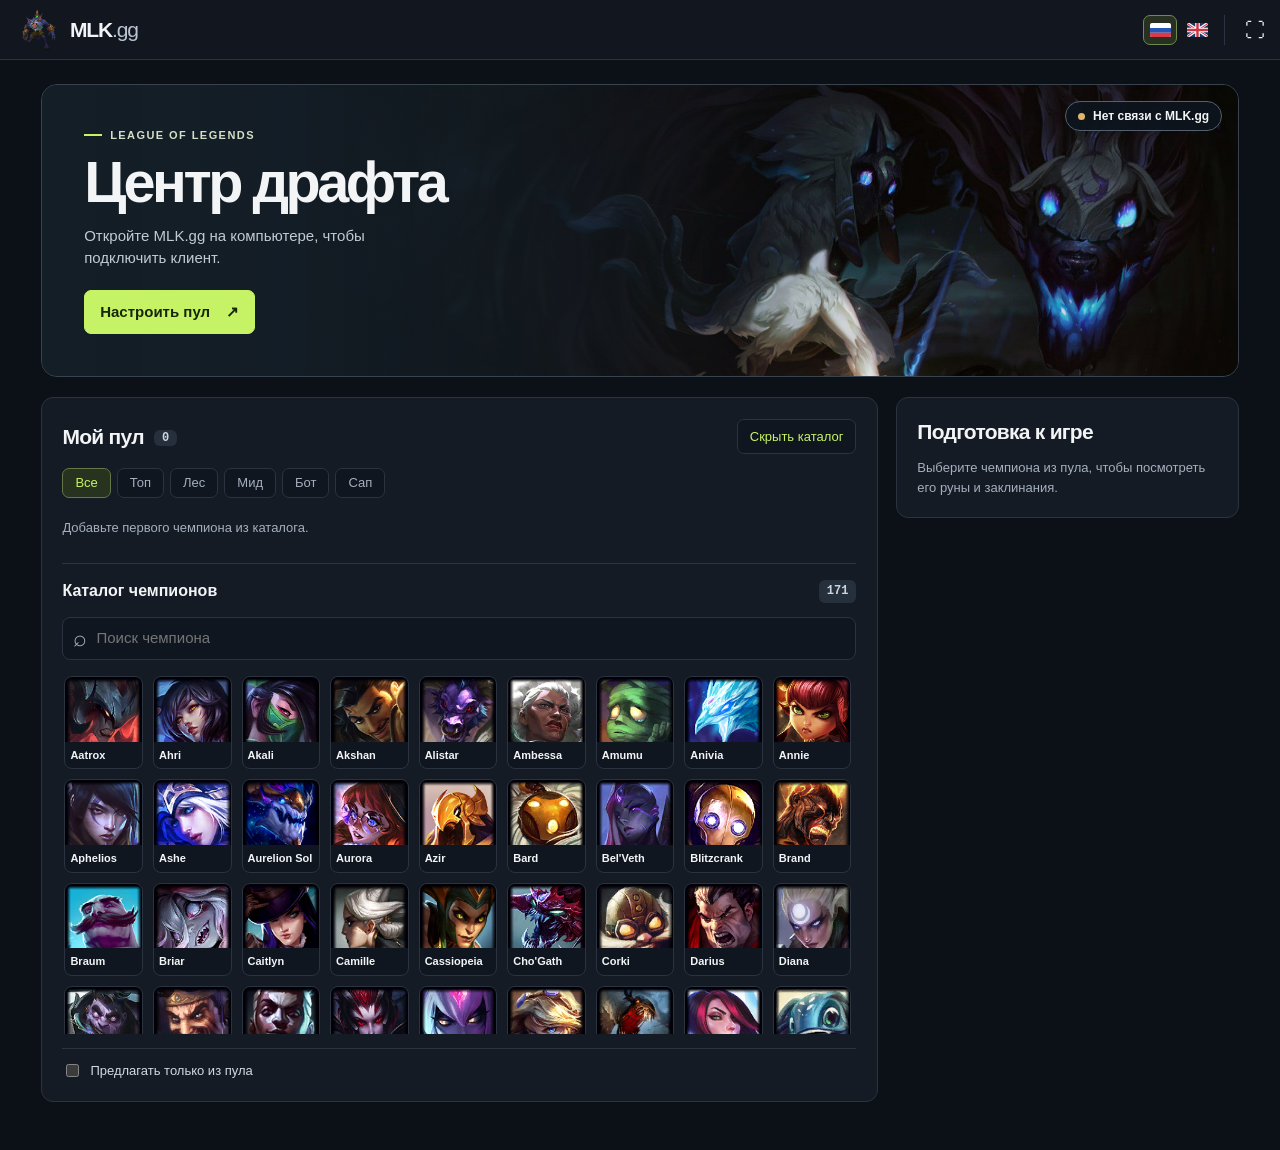
==== index.html @ bdd22fc3 "Organize MLK.gg runtime assets, unify Windows builds and add README" ====
<!DOCTYPE html>
<html lang="ru">
<head>
<meta charset="utf-8">
<meta name="viewport" content="width=device-width,initial-scale=1">
<title>MLK.gg</title>
<link rel="icon" type="image/png" href="assets/img/logo.png">
<link rel="stylesheet" href="assets/css/draft.css">
<link rel="stylesheet" href="assets/css/portraits.css">
<link rel="stylesheet" href="assets/css/loadout-icons.css">
</head>
<body>
<header class="windowbar" id="windowbar">
  <a class="brand" href="#overview" aria-label="MLK.gg — к обзору"><span class="brand-mark"><img src="assets/img/logo.png" alt=""></span><strong>MLK<span>.gg</span></strong></a>
  <span class="pywebview-drag-region"></span>
  <div class="languages" role="group" aria-label="Язык интерфейса">
    <button data-lang="ru" lang="ru" title="Русский" aria-label="Русский"><svg viewBox="0 0 30 20" aria-hidden="true"><path fill="#fff" d="M0 0h30v20H0z"/><path fill="#2456b5" d="M0 7h30v7H0z"/><path fill="#df3845" d="M0 14h30v6H0z"/></svg></button>
    <button data-lang="en" lang="en" title="English" aria-label="English"><svg viewBox="0 0 60 40" aria-hidden="true"><path fill="#19366b" d="M0 0h60v40H0z"/><path stroke="#fff" stroke-width="8" d="m0 0 60 40m0-40L0 40"/><path stroke="#cd3544" stroke-width="3" d="m0 1 30 20m30 18L30 19m0 2L60 1M0 39l30-20"/><path stroke="#fff" stroke-width="13" d="M30 0v40M0 20h60"/><path stroke="#cd3544" stroke-width="7" d="M30 0v40M0 20h60"/></svg></button>
  </div>
  <div class="window-actions"><button id="minimize" title="Свернуть" aria-label="Свернуть окно" hidden>−</button><button id="fullscreen" title="На весь экран" aria-label="На весь экран" aria-pressed="false" hidden><span aria-hidden="true">⛶</span></button><button id="close" title="Закрыть" aria-label="Закрыть окно" hidden>×</button></div>
</header>
<div class="updbar" id="updbar" hidden><span class="ui">⬆</span><span class="ut">Доступна новая версия <b id="updv"></b> <small id="updc"></small></span><button class="btn primary" id="updgo" type="button" hidden>Обновить</button><a class="btn primary" id="updlink" target="_blank" rel="noopener">Скачать</a><button class="btn" id="upddis" type="button">Позже</button></div>
<main id="overview">
  <section class="banner" aria-labelledby="phaseTitle">
    <div class="banner-copy">
      <div class="game"><i></i> League of Legends</div>
      <h1 id="phaseTitle">Центр драфта</h1>
      <p id="phaseCopy">Подключаемся к клиенту League of Legends…</p>
      <button class="primary" id="choosePool">Настроить пул <span aria-hidden="true">↗</span></button>
    </div>
    <div id="playerProfile" hidden></div>
    <div class="livebar" id="livebar"><span class="dot"></span><span id="ltxt">Подключение…</span><strong id="ltimer"></strong></div>
  </section>
  <div class="loadout" id="loadout" role="status" hidden></div>
  <section id="banband" class="banbar" hidden aria-label="Баны"><div><h3>Баны союзников</h3><div class="bslots" id="bansL"></div></div><div><h3>Баны соперников</h3><div class="bslots" id="bansR"></div></div></section>
  <div class="draft-layout"><div id="teams" class="teams" hidden>
    <section class="team ally"><h3>Союзники</h3><div id="ally"></div></section>
    <section class="team enemy"><h3>Соперники</h3><div id="enemy"></div></section>
  </div><section id="analysis" hidden>
  <div id="hero"></div>
  <div class="tops" id="tops"></div>
  <div class="comp" id="comp"></div>
  <div class="ranking"><h2>Рейтинг для вашей роли</h2>
  <div class="rank-tools"><input id="rankSearch" type="search" aria-label="Найти в рейтинге" placeholder="Найти чемпиона"><select id="rankSort" aria-label="Сортировка рейтинга"><option value="total">По итогу</option><option value="l">По линии</option><option value="k">Против состава</option><option value="s">По синергии</option></select></div>
  <div class="scroll"><table><thead><tr><th>Чемпион</th><th>Тир</th><th>Линия</th><th>Состав</th><th>Синергия</th><th>Итог</th></tr></thead><tbody id="tbl"></tbody></table></div><p id="rankEmpty" hidden>Нет совпадений</p></div>
  <details><summary>Как считается оценка</summary>
  <p><b>Линия:</b> известные контрпики (±3), дальний бой против ближнего на топе и миде, ранняя сила против поздней, защита от рывков. На боте учитываются оба врага: Бот полностью, саппорт наполовину.</p>
  <p><b>Против состава:</b> урон в % от здоровья против танков, бурст против составов без фронтлайна, блок рывков против мобильных врагов, защита от дайва, жёсткий engage против поука, ловля неподвижных керри, наказание поздних составов.</p>
  <p><b>Синергия:</b> баланс физического и магического урона, нужен ли фронтлайн, engage и контроль, защита гиперкерри, подбросы для Ясуо и Ёнэ, известные связки (Xayah + Rakan, Orianna + Malphite и другие).</p>
  <p>Базовые оценки рассчитываются по правилам. При наличии статистики матчей модель учитывает данные для конкретных пар чемпионов.</p>
  </details>
</section>
</div>
  <div class="prep-layout">
    <section class="panel collection" id="collection">
      <div class="heading"><h2>Мой пул <span class="number" id="poolCount">0</span></h2><button id="catalogToggle" aria-controls="catalog">Добавить чемпиона</button></div>
      <div id="chips" class="chips" role="group" aria-label="Фильтр по роли"></div>
      <div id="poolrow" class="favorites"></div>
      <section id="catalog" hidden>
        <div class="heading"><h3>Каталог чемпионов</h3><span class="number" id="count"></span></div>
        <div class="search"><span aria-hidden="true">⌕</span><input id="pq" type="search" placeholder="Поиск чемпиона" aria-label="Поиск чемпиона" autocomplete="off"></div>
        <div class="grid" id="grid"></div>
      </section>
      <label class="check"><input type="checkbox" id="poolOnly">Предлагать только из пула</label>
    </section>
    <aside class="panel" id="preparation" aria-labelledby="prepHeading">
      <h2 id="prepHeading">Подготовка к игре</h2>
      <p id="prepEmpty" class="sub">Выберите чемпиона из пула, чтобы посмотреть его руны и заклинания.</p>
      <div id="prepCard" hidden>
        <div class="prep-champion"><span id="prepPortrait"></span><div><h3 id="prepName"></h3><select id="prepRole" aria-label="Роль чемпиона"></select></div></div>
        <div id="prepResult" role="status"></div>
      </div>
    </aside>
  </div>
</main>
<script src="assets/js/game-data.js"></script>
<script src="assets/js/language.js"></script>
<script src="assets/js/profile.js"></script>
<script src="assets/js/draft.js"></script>
</body>
</html>
---- assets/css/draft.css ----
:root {
  color-scheme: dark;
  --bg: #0c1017; --panel: #151b25; --well: #101620; --line: #2b3341;
  --ink: #f2f4f6; --mute: #a4afbe; --lime: #c6f365; --blue: #78bfff;
  --red: #ff8694; --good: #91d6ab; --bad: #ff899c;
  font: 15px/1.5 Inter, -apple-system, BlinkMacSystemFont, "Segoe UI", sans-serif;
  color: var(--ink); background: var(--bg);
}
* { box-sizing: border-box }
body { margin: 0 }
[hidden] { display: none !important }
button, input, select { font: inherit; color: inherit }
button, select, summary { cursor: pointer }
button, select, input[type=search] { border: 1px solid var(--line); border-radius: 7px; background: var(--well) }
button { padding: 7px 12px }
button:hover, select:hover { border-color: #758395 }
button:focus-visible, a:focus-visible, input:focus-visible, select:focus-visible, summary:focus-visible { outline: 2px solid var(--lime); outline-offset: 3px }
a { color: inherit; text-decoration: none }
h1, h2, h3, h4, p { margin: 0 }
h2 { font-size: 21px; line-height: 1.2; letter-spacing: -.035em }
h3 { font-size: 16px; line-height: 1.3 }
main, [id] { scroll-margin-top: 82px }
.windowbar { position: sticky; top: 0; z-index: 10; display: flex; align-items: center; gap: 12px; height: 60px; padding: 0 8px 0 18px; background: #11161f; border-bottom: 1px solid var(--line); user-select: none }
.brand, .window-actions, .livebar, .game, .heading, .name-line, .tn, .pchip, .check { display: flex; align-items: center }
.brand { gap: 10px; white-space: nowrap; font-size: 21px; letter-spacing: -.055em }
.brand-mark { display: block; width: 42px; height: 44px }
.brand-mark img { width: 100%; height: 100%; object-fit: contain }
.brand span { font-weight: 500; color: #bbc4d2 }
nav a:hover, nav a[aria-current] { color: var(--ink); border-color: var(--lime) }
.pywebview-drag-region { flex: 1; align-self: stretch }
.window-actions { gap: 2px }
.window-actions button { padding: 0; width: 35px; height: 31px; border: 0; background: transparent; font: 20px/1 system-ui }
.window-actions button:hover { background: #303949 }
#close:hover { background: #a72c42 }
#fullscreen[aria-pressed=true] { background: #303949; color: var(--lime) }
main { max-width: 1440px; padding: 24px clamp(16px,3.2vw,48px) 48px; margin: auto }
.banner { position: relative; isolation: isolate; overflow: hidden; min-height: 278px; display: flex; align-items: center; padding: clamp(24px,3.3vw,46px); border: 1px solid #38434e; border-radius: 16px; background: #16202a }
.banner::before { content: ""; position: absolute; inset: 0; z-index: -1; background: linear-gradient(90deg,#141e27 2%,rgba(19,29,38,.96) 20%,rgba(19,29,38,.7) 43%,rgba(12,16,23,.06) 70%),url("../img/kindred.jpg") right 36% / 78% auto no-repeat }
.banner-copy { width: min(48%,540px) }
.game, .kicker { color: var(--mute); font-size: 12px; font-weight: 650 }
.game { gap: 8px; color: #d5dfc7; letter-spacing: .13em; text-transform: uppercase; font-size: 11px }
.game i { width: 18px; height: 2px; background: var(--lime) }
h1 { margin: 9px 0 6px; font-size: clamp(36px,4.5vw,68px); line-height: 1.04; letter-spacing: -.06em }
.banner-copy p { margin: 12px 0 20px; max-width: 42ch; color: #c1cbd5; line-height: 1.5 }
.primary { display: inline-flex; align-items: center; gap: 16px; background: var(--lime); border-color: var(--lime); color: #172509; font-weight: 750; padding: 10px 15px }
.primary:hover { background: #daff8b }
.livebar { position: absolute; right: 16px; top: 16px; gap: 8px; background: #0d141de8; border: 1px solid #536070; border-radius: 20px; padding: 5px 12px; font-size: 12px; font-weight: 650 }
.dot { width: 7px; height: 7px; border-radius: 50%; background: #e0b668 }
.livebar[data-s=live] .dot,.livebar[data-s=idle] .dot { background: var(--lime) }
#ltimer:empty { display:none }
#ltimer { font-variant-numeric: tabular-nums; color: var(--lime) }
.in-draft .banner { min-height: 112px; padding-block: 15px }
.in-draft .banner h1 { font-size: 34px }
.in-draft .banner-copy p,.in-draft #choosePool { display: none }
.loadout,.updbar { padding: 10px 15px; margin-top: 8px; background: #1b3029; border-radius: 8px; color: #b4e6c9 }
.updbar { display: flex; align-items: center; flex-wrap: wrap; gap: 12px; background: #343021; color: #ffe399 }
.prep-layout,.draft-layout { display: grid; gap: 18px; align-items: start; margin-top: 20px }
.prep-layout { grid-template-columns: minmax(0,1fr) minmax(270px,.41fr) }
.draft-layout { grid-template-columns: minmax(0,1.1fr) minmax(0,1fr) }
body:not(.in-draft) .draft-layout { display: none }
.panel,.team,.hero,.top,.comp,.ranking,#analysis > details,.banbar { background: var(--panel); border: 1px solid var(--line); border-radius: 12px }
.panel,.hero,.comp,.ranking,#analysis > details { padding: clamp(16px,1.6vw,23px) }
aside,#analysis { display: grid; gap: 14px; min-width: 0 }
.heading { justify-content: space-between; gap: 10px; margin-bottom: 14px }
.number { border-radius: 6px; padding: 1px 8px; color: #cbd5df; background: #26303c; font: 600 12px/21px ui-monospace, monospace }
.search { display: flex; align-items: center; gap: 7px; padding: 0 10px; background: var(--well); border: 1px solid var(--line); border-radius: 8px; color: var(--mute) }
.search:focus-within { border-color: var(--lime) }
.search span { font-size: 23px }
.search input[type=search] { padding: 9px 2px; border: 0; background: transparent; flex: 1; outline: 0; min-width: 0 }
.chips,.rank-tools { display: flex; gap: 6px; flex-wrap: wrap; margin: 12px 0 }
.chip { padding: 4px 12px; color: var(--mute); font-size: 13px }
.chip.on { color: var(--lime); border-color: #637747; background: #27331f }
.grid { display: grid; grid-template-columns: repeat(auto-fill,minmax(74px,1fr)); gap: 10px; max-height: 362px; overflow-y: auto; padding: 4px 5px 6px 2px; scrollbar-color: #46505e var(--well) }
.tile { position: relative; min-width: 0; padding: 0; overflow: hidden; border-radius: 8px; text-align: left; background: var(--well) }
.tp { display: block; aspect-ratio: 1.18; overflow: hidden }
.tp .portrait { height: auto; aspect-ratio: 1 }
.tile .nm { display: block; padding: 5px; font-size: 11px; font-weight: 650; overflow: hidden; text-overflow: ellipsis; white-space: nowrap }
.tile:hover,.tile.p { border-color: var(--lime) }
.tile.p::after { content: "✓"; position: absolute; right: 3px; top: 3px; border-radius: 3px; padding: 0 4px; color: #182300; background: var(--lime); font-weight: 800 }
.portrait { display: block; width: 100%; height: 100%; background-color: #293645; background-repeat: no-repeat }
.poolrow,.tags { display: flex; gap: 6px; flex-wrap: wrap }
.hint,.sub,.source,details p,.empty,.noresult,#rankEmpty { color: var(--mute); font-size: 13px }
.check { gap: 8px; margin-top: 14px; padding-top: 12px; border-top: 1px solid var(--line); color: #d1d9e2; font-size: 13px }
input[type=checkbox],input[type=range] { accent-color: var(--lime) }
summary { font-size: 14px; font-weight: 650 }
details p { margin-top: 10px }
.banbar { display: flex; align-items: center; justify-content: space-between; gap: 10px; padding: 12px 16px; margin-top: 16px }
.banbar h3 { margin-bottom: 6px; color: var(--mute); font-size: 12px }
.bslots,.teams,.tops,.cgrid,.why { display: grid; gap: 8px }
.bslots { grid-template-columns: repeat(5,clamp(44px,4.1vw,56px)) }
.bslot,.role,.port { display: block; overflow: hidden; position: relative; aspect-ratio: 1; border-radius: 6px; background: var(--well); border: 1px solid var(--line) }
.pt,.bbtn,.bbtn .x { position: absolute; inset: 0 }
.bbtn .x { display: grid; place-items: center; color: #596377; font-size: 12px }
.filled .x { color: white; background: #7c1e413b }
.filled .portrait { filter: saturate(.45) }
.teams,.cgrid { grid-template-columns: repeat(2,minmax(0,1fr)) }
.team { padding: 14px }
.team h3 { margin-bottom: 9px; padding-bottom: 8px; border-bottom: 2px solid var(--blue); color: var(--blue) }
.enemy h3 { border-color: var(--red); color: var(--red) }
.row { display: grid; grid-template-columns: clamp(60px,4.9vw,72px) minmax(0,1fr); gap: 10px; align-items: center; min-height: 84px; border-bottom: 1px solid var(--line) }
.row:last-child { border: 0 }
.role { width: 100% }
.rl { position: absolute; inset: auto 0 0; background: #101621db; font-size: 11px; text-align: center }
.slot-name,.pick-state { display: block; overflow-wrap: anywhere; font-size: 15px }
.pick-state { font-size: 12px; color: var(--mute) }
.me .role { border-color: var(--lime) }
.row[data-status=hover] .pick-state { color: #ddbd7a }
.row[data-status=locked] .pick-state { color: var(--good) }
@keyframes hover-pulse { from {opacity:1} to {opacity:.35} }
@media (prefers-reduced-motion:no-preference) { .row[data-status=hover] .pt { animation: hover-pulse .85s ease-in-out infinite alternate } }
.hero { padding: 14px 18px; border-top: 2px solid var(--lime) }
.hero-top,.pick,.ct h3 { display: flex; align-items: center; gap: 10px }
.hero-top { flex-wrap: wrap }
.port { flex: none; width: 46px }
.port.s { width: 26px }.port.xs { width: 22px }
.big { font-size: 23px; font-weight: 750; letter-spacing: -.04em }
.name-line { gap: 7px }
.total { margin-left: auto; text-align: right }
.pos { color: var(--good) }.neg { color: var(--bad) }
.tier { display: inline-grid; place-items: center; padding: 1px 6px; border-radius: 4px; font-size: 12px; background: #374256; font-weight: 750 }
.t-Sp,.t-S { background: #534323; color: #ffde84 }.t-A { background: #2c4373; color: #c1dbff }.t-B { background: #2f4c46; color: #c1ebd7 }
.bars,.why,.tops,.comp .sub { margin-top: 14px }
.bar,.m { display: grid; grid-template-columns: minmax(90px,1fr) minmax(34px,1.5fr) 36px; align-items: center; gap: 6px; font-size: 12px; margin: 4px 0 }
.track,.mt { position: relative; height: 6px; border-radius: 4px; background: var(--well); overflow: hidden }
.fill,.mt i { position: absolute; height: 100%; border-radius: 4px }
.num,.v { text-align: right; font-variant-numeric: tabular-nums }
.why { grid-template-columns: repeat(3,minmax(0,1fr)); border-top: 1px solid var(--line); padding-top: 12px; font-size: 12px }
.why ul { padding: 0; margin: 5px 0; list-style: none; color: var(--mute) }
.why li { margin-bottom: 4px }.why li span:first-child { margin-right: 4px }
.tops { grid-template-columns: repeat(auto-fit,minmax(155px,1fr)); margin-top: 0 }
.top { padding: 12px }.top h3 { margin-bottom: 8px; font-size: 14px }
.pick { width: 100%; gap: 5px; border: 1px solid transparent; padding: 4px; font-size: 12px; background: transparent; text-align: left }
.pick span:last-child { margin-left: auto }.pick.on,tbody tr.on { background: #263626 }
.cgrid { gap: 16px; margin-top: 14px }.ct h3 { justify-content: space-between }.ct small { color: var(--mute); font-size: 11px }
.dmg { display: flex; overflow: hidden; border-radius: 5px; font-size: 10px; text-align: center; margin: 8px 0 }
.ad { background: #985c29 }.ap { background: #664594 }.ct.a .mt i { background: var(--blue) }.ct.e .mt i { background: var(--red) }
.tag { padding: 2px 6px; background: var(--well); border-radius: 5px; font-size: 11px; color: var(--mute) }.tag.warn { color: #ffc49b }
.rank-tools input,.rank-tools select { padding: 6px 9px; min-width: 0; font-size: 13px }
.scroll { overflow: auto; max-height: 380px }.tn { gap: 8px }
table { width: 100%; border-collapse: collapse; font-size: 12px; white-space: nowrap }
th,td { padding: 6px; border-bottom: 1px solid var(--line); text-align: right } th:first-child,td:first-child { text-align: left }
th { position: sticky; top: 0; background: var(--well); color: var(--mute) }tbody tr { cursor: pointer }tbody tr:hover { background: #222c38 }
@media(max-width:1050px){.team{padding:10px}.why{grid-template-columns:1fr}.cgrid{grid-template-columns:1fr}}
@media(max-width:760px){main{padding-top:12px}.windowbar{gap:12px}.prep-layout,.draft-layout{grid-template-columns:1fr}.banner-copy{width:65%}.banner{min-height:245px}.cgrid{grid-template-columns:repeat(2,minmax(0,1fr))}.grid{max-height:300px}}
@media(max-width:560px){.banner{padding:52px 18px 22px}.banner-copy{width:100%}.banner::before{background:linear-gradient(90deg,#131c26f0,#131c26ab),url("../img/kindred.jpg") 60% center/cover}.livebar{top:10px;right:10px}.in-draft .banner{padding:40px 15px 13px}.cgrid{grid-template-columns:1fr}.grid{grid-template-columns:repeat(auto-fill,minmax(62px,1fr));gap:7px}.banbar{padding:10px}.bslots{gap:3px}.chips{gap:4px}.chip{padding:4px 8px}}

@media (min-width: 1051px) and (min-height: 660px) { .teams { position: sticky; top: 76px } }

.languages { display: flex; align-items: center; gap: 3px; padding-right: 10px; border-right: 1px solid var(--line) }
.languages button { display: grid; place-items: center; width: 34px; height: 30px; padding: 5px; background: transparent; border-color: transparent }
.languages button[aria-pressed=true] { background: #273021; border-color: #71894f }
.languages button:hover { border-color: var(--mute) }
.languages svg { width: 21px; border-radius: 2px }
.collection h2 .number { vertical-align: middle; margin-left: 5px; letter-spacing: 0 }
#catalogToggle { color: var(--lime); font-size: 13px }
#catalog { margin-top: 18px; border-top: 1px solid var(--line); padding-top: 16px }
#catalog .grid { margin-top: 12px }
.favorites { display: grid; grid-template-columns: repeat(auto-fill,minmax(102px,1fr)); gap: 12px }
.favorites .hint { grid-column: 1/-1; padding: 8px 0 }
.favorite { min-width: 0; position: relative }
.favorite .tile { width: 100% }
.favorite .nm { font-size: 14px; padding: 6px 8px }
.favorite .tile[aria-pressed=true] { border-color: var(--lime); box-shadow: 0 0 0 1px var(--lime) }
.favorite .remove { position: absolute; right: 4px; top: 4px; width: 24px; height: 24px; padding: 0; border-radius: 50%; background: #0e151ee6; line-height: 1 }
.prep-champion,.prep-item { display: flex; align-items: center; gap: 12px }
.prep-champion { padding: 0 0 16px; border-bottom: 1px solid var(--line) }
#prepPortrait .port { width: 64px; border-radius: 9px }
.prep-champion h3 { font-size: 21px; margin-bottom: 4px }
.prep-champion select { padding: 3px 7px; color: var(--mute); font-size: 13px }
#prepResult { margin-top: 12px }
.prep-item { margin-top: 10px }
.loadout-icon { flex: none; height: 38px; width: 38px; border-radius: 6px; background-color: var(--well) }
.prep-item small,.prep-item strong { display: block }
.prep-item small { color: var(--mute); font-size: 12px }
.breakdown { border-top: 1px solid var(--line); padding-top: 8px; margin-top: 10px }
.breakdown summary { color: var(--mute); font-size: 13px }
@media(max-width:560px){
  .windowbar { padding-inline: 7px; gap: 4px }.brand { gap: 4px; font-size: 18px }.brand-mark { width: 32px }
  .window-actions button { width: 29px }.languages { padding-right: 4px }
  .banbar { flex-wrap: wrap; gap: 10px }.bslots { grid-template-columns: repeat(5,44px) }
  .row { grid-template-columns: 52px minmax(0,1fr); gap: 5px; min-height: 72px }.slot-name { font-size: 13px }
}

.banner.has-profile { min-height: 0; padding: 28px 32px 20px }
#playerProfile { width: 100%; min-width: 0 }
#playerProfile small { display: block; font-size: 13px; color: #c0cbd5 }
.profile-id,.profile-numbers,.profile-history-head,.profile-match { display: flex; align-items: center }
.profile-id { gap: 16px; padding-right: 150px }
.profile-id > div:last-child { min-width: 0; overflow-wrap: anywhere }
.profile-avatar { position: relative; flex: none; width: 70px; height: 70px; display: grid; place-items: center; overflow: hidden; border: 1px solid #849d70; border-radius: 14px; background: var(--well); color: var(--lime); font-size: 26px }
.profile-avatar img { position: absolute; inset: 0; width: 100%; height: 100%; object-fit: cover }
.profile-id h1 { font-size: clamp(27px,3.2vw,38px); line-height: 1.15; margin: 2px 0 4px; letter-spacing: -.045em }
.profile-id em,.profile-numbers em { font-style: normal; font-size: .55em; color: #bac6d2; font-weight: 550; letter-spacing: 0 }
.profile-numbers { flex-wrap: wrap; gap: 12px 30px; margin: 22px 0 }
.profile-numbers > div + div { border-left: 1px solid #53616c; padding-left: 30px }
.profile-numbers strong { display: block; font-size: 23px; letter-spacing: -.025em }
.profile-numbers em { font-size: 15px }
.profile-history { padding-top: 12px; border-top: 1px solid #44505b }
.profile-history-head { justify-content: space-between; margin-bottom: 10px; gap: 10px }
.profile-history-head button { background: transparent; border: 0; color: var(--lime); font-size: 13px; padding: 3px 0 }
#recentGames { list-style: none; padding: 0; margin: 0; display: grid; grid-template-columns: repeat(5,minmax(0,1fr)); gap: 9px }
.profile-match { min-width: 0; gap: 9px; border: 1px solid #445354; border-radius: 8px; padding: 8px; background: #101923ef }
.profile-match .portrait { width: 38px; height: 38px; flex: none; border-radius: 5px }
.profile-match > div { min-width: 0 }
.profile-match b { font-size: 13px }
.profile-match[data-result=win] b { color: #b6e990 }
.profile-match[data-result=loss] b { color: #ffb3ac }
#recentGames small { font-size: 12px; overflow-wrap: anywhere }
@media(max-width: 920px) { #recentGames { grid-template-columns: repeat(auto-fit,minmax(145px,1fr)) } }
@media(max-width: 600px) {
  .banner.has-profile { padding: 48px 15px 16px }
  .profile-id { padding-right: 0; gap: 10px }.profile-avatar { width: 54px; height: 54px }
  .profile-numbers { gap: 10px 16px; margin: 16px 0 }
  .profile-numbers > div + div { border: 0; padding: 0 }.profile-numbers strong { font-size: 18px }
  #recentGames { grid-template-columns: repeat(auto-fit,minmax(130px,1fr)) }
}
---- assets/css/portraits.css ----
/* Riot Data Dragon 16.23.1. Each portrait occupies a 128 px cell. */
.icon-Aatrox { background-image: url("../img/champion0.png"); background-size: 1000% 300%; background-position: 0.00000% 0.00000%; }
.icon-Ahri { background-image: url("../img/champion0.png"); background-size: 1000% 300%; background-position: 11.11111% 0.00000%; }
.icon-Akali { background-image: url("../img/champion0.png"); background-size: 1000% 300%; background-position: 22.22222% 0.00000%; }
.icon-Akshan { background-image: url("../img/champion0.png"); background-size: 1000% 300%; background-position: 33.33333% 0.00000%; }
.icon-Alistar { background-image: url("../img/champion0.png"); background-size: 1000% 300%; background-position: 44.44444% 0.00000%; }
.icon-Ambessa { background-image: url("../img/champion0.png"); background-size: 1000% 300%; background-position: 55.55556% 0.00000%; }
.icon-Amumu { background-image: url("../img/champion0.png"); background-size: 1000% 300%; background-position: 66.66667% 0.00000%; }
.icon-Anivia { background-image: url("../img/champion0.png"); background-size: 1000% 300%; background-position: 77.77778% 0.00000%; }
.icon-Annie { background-image: url("../img/champion0.png"); background-size: 1000% 300%; background-position: 88.88889% 0.00000%; }
.icon-Aphelios { background-image: url("../img/champion0.png"); background-size: 1000% 300%; background-position: 100.00000% 0.00000%; }
.icon-Ashe { background-image: url("../img/champion0.png"); background-size: 1000% 300%; background-position: 0.00000% 50.00000%; }
.icon-AurelionSol { background-image: url("../img/champion0.png"); background-size: 1000% 300%; background-position: 11.11111% 50.00000%; }
.icon-Aurora { background-image: url("../img/champion0.png"); background-size: 1000% 300%; background-position: 22.22222% 50.00000%; }
.icon-Azir { background-image: url("../img/champion0.png"); background-size: 1000% 300%; background-position: 33.33333% 50.00000%; }
.icon-Bard { background-image: url("../img/champion0.png"); background-size: 1000% 300%; background-position: 44.44444% 50.00000%; }
.icon-Belveth { background-image: url("../img/champion0.png"); background-size: 1000% 300%; background-position: 55.55556% 50.00000%; }
.icon-Blitzcrank { background-image: url("../img/champion0.png"); background-size: 1000% 300%; background-position: 66.66667% 50.00000%; }
.icon-Brand { background-image: url("../img/champion0.png"); background-size: 1000% 300%; background-position: 77.77778% 50.00000%; }
.icon-Braum { background-image: url("../img/champion0.png"); background-size: 1000% 300%; background-position: 88.88889% 50.00000%; }
.icon-Briar { background-image: url("../img/champion0.png"); background-size: 1000% 300%; background-position: 100.00000% 50.00000%; }
.icon-Caitlyn { background-image: url("../img/champion0.png"); background-size: 1000% 300%; background-position: 0.00000% 100.00000%; }
.icon-Camille { background-image: url("../img/champion0.png"); background-size: 1000% 300%; background-position: 11.11111% 100.00000%; }
.icon-Cassiopeia { background-image: url("../img/champion0.png"); background-size: 1000% 300%; background-position: 22.22222% 100.00000%; }
.icon-Chogath { background-image: url("../img/champion0.png"); background-size: 1000% 300%; background-position: 33.33333% 100.00000%; }
.icon-Corki { background-image: url("../img/champion0.png"); background-size: 1000% 300%; background-position: 44.44444% 100.00000%; }
.icon-Darius { background-image: url("../img/champion0.png"); background-size: 1000% 300%; background-position: 55.55556% 100.00000%; }
.icon-Diana { background-image: url("../img/champion0.png"); background-size: 1000% 300%; background-position: 66.66667% 100.00000%; }
.icon-Draven { background-image: url("../img/champion0.png"); background-size: 1000% 300%; background-position: 77.77778% 100.00000%; }
.icon-DrMundo { background-image: url("../img/champion0.png"); background-size: 1000% 300%; background-position: 88.88889% 100.00000%; }
.icon-Ekko { background-image: url("../img/champion0.png"); background-size: 1000% 300%; background-position: 100.00000% 100.00000%; }
.icon-Elise { background-image: url("../img/champion1.png"); background-size: 1000% 300%; background-position: 0.00000% 0.00000%; }
.icon-Evelynn { background-image: url("../img/champion1.png"); background-size: 1000% 300%; background-position: 11.11111% 0.00000%; }
.icon-Ezreal { background-image: url("../img/champion1.png"); background-size: 1000% 300%; background-position: 22.22222% 0.00000%; }
.icon-Fiddlesticks { background-image: url("../img/champion1.png"); background-size: 1000% 300%; background-position: 33.33333% 0.00000%; }
.icon-Fiora { background-image: url("../img/champion1.png"); background-size: 1000% 300%; background-position: 44.44444% 0.00000%; }
.icon-Fizz { background-image: url("../img/champion1.png"); background-size: 1000% 300%; background-position: 55.55556% 0.00000%; }
.icon-Galio { background-image: url("../img/champion1.png"); background-size: 1000% 300%; background-position: 66.66667% 0.00000%; }
.icon-Gangplank { background-image: url("../img/champion1.png"); background-size: 1000% 300%; background-position: 77.77778% 0.00000%; }
.icon-Garen { background-image: url("../img/champion1.png"); background-size: 1000% 300%; background-position: 88.88889% 0.00000%; }
.icon-Gnar { background-image: url("../img/champion1.png"); background-size: 1000% 300%; background-position: 100.00000% 0.00000%; }
.icon-Gragas { background-image: url("../img/champion1.png"); background-size: 1000% 300%; background-position: 0.00000% 50.00000%; }
.icon-Graves { background-image: url("../img/champion1.png"); background-size: 1000% 300%; background-position: 11.11111% 50.00000%; }
.icon-Gwen { background-image: url("../img/champion1.png"); background-size: 1000% 300%; background-position: 22.22222% 50.00000%; }
.icon-Hecarim { background-image: url("../img/champion1.png"); background-size: 1000% 300%; background-position: 33.33333% 50.00000%; }
.icon-Heimerdinger { background-image: url("../img/champion1.png"); background-size: 1000% 300%; background-position: 44.44444% 50.00000%; }
.icon-Hwei { background-image: url("../img/champion1.png"); background-size: 1000% 300%; background-position: 55.55556% 50.00000%; }
.icon-Illaoi { background-image: url("../img/champion1.png"); background-size: 1000% 300%; background-position: 66.66667% 50.00000%; }
.icon-Irelia { background-image: url("../img/champion1.png"); background-size: 1000% 300%; background-position: 77.77778% 50.00000%; }
.icon-Ivern { background-image: url("../img/champion1.png"); background-size: 1000% 300%; background-position: 88.88889% 50.00000%; }
.icon-Janna { background-image: url("../img/champion1.png"); background-size: 1000% 300%; background-position: 100.00000% 50.00000%; }
.icon-JarvanIV { background-image: url("../img/champion1.png"); background-size: 1000% 300%; background-position: 0.00000% 100.00000%; }
.icon-Jax { background-image: url("../img/champion1.png"); background-size: 1000% 300%; background-position: 11.11111% 100.00000%; }
.icon-Jayce { background-image: url("../img/champion1.png"); background-size: 1000% 300%; background-position: 22.22222% 100.00000%; }
.icon-Jhin { background-image: url("../img/champion1.png"); background-size: 1000% 300%; background-position: 33.33333% 100.00000%; }
.icon-Jinx { background-image: url("../img/champion1.png"); background-size: 1000% 300%; background-position: 44.44444% 100.00000%; }
.icon-Kaisa { background-image: url("../img/champion1.png"); background-size: 1000% 300%; background-position: 55.55556% 100.00000%; }
.icon-Kalista { background-image: url("../img/champion1.png"); background-size: 1000% 300%; background-position: 66.66667% 100.00000%; }
.icon-Karma { background-image: url("../img/champion1.png"); background-size: 1000% 300%; background-position: 77.77778% 100.00000%; }
.icon-Karthus { background-image: url("../img/champion1.png"); background-size: 1000% 300%; background-position: 88.88889% 100.00000%; }
.icon-Kassadin { background-image: url("../img/champion1.png"); background-size: 1000% 300%; background-position: 100.00000% 100.00000%; }
.icon-Katarina { background-image: url("../img/champion2.png"); background-size: 1000% 300%; background-position: 0.00000% 0.00000%; }
.icon-Kayle { background-image: url("../img/champion2.png"); background-size: 1000% 300%; background-position: 11.11111% 0.00000%; }
.icon-Kayn { background-image: url("../img/champion2.png"); background-size: 1000% 300%; background-position: 22.22222% 0.00000%; }
.icon-Kennen { background-image: url("../img/champion2.png"); background-size: 1000% 300%; background-position: 33.33333% 0.00000%; }
.icon-Khazix { background-image: url("../img/champion2.png"); background-size: 1000% 300%; background-position: 44.44444% 0.00000%; }
.icon-Kindred { background-image: url("../img/champion2.png"); background-size: 1000% 300%; background-position: 55.55556% 0.00000%; }
.icon-Kled { background-image: url("../img/champion2.png"); background-size: 1000% 300%; background-position: 66.66667% 0.00000%; }
.icon-KogMaw { background-image: url("../img/champion2.png"); background-size: 1000% 300%; background-position: 77.77778% 0.00000%; }
.icon-KSante { background-image: url("../img/champion2.png"); background-size: 1000% 300%; background-position: 88.88889% 0.00000%; }
.icon-Leblanc { background-image: url("../img/champion2.png"); background-size: 1000% 300%; background-position: 100.00000% 0.00000%; }
.icon-LeeSin { background-image: url("../img/champion2.png"); background-size: 1000% 300%; background-position: 0.00000% 50.00000%; }
.icon-Leona { background-image: url("../img/champion2.png"); background-size: 1000% 300%; background-position: 11.11111% 50.00000%; }
.icon-Lillia { background-image: url("../img/champion2.png"); background-size: 1000% 300%; background-position: 22.22222% 50.00000%; }
.icon-Lissandra { background-image: url("../img/champion2.png"); background-size: 1000% 300%; background-position: 33.33333% 50.00000%; }
.icon-Locke { background-image: url("../img/champion2.png"); background-size: 1000% 300%; background-position: 44.44444% 50.00000%; }
.icon-Lucian { background-image: url("../img/champion2.png"); background-size: 1000% 300%; background-position: 55.55556% 50.00000%; }
.icon-Lulu { background-image: url("../img/champion2.png"); background-size: 1000% 300%; background-position: 66.66667% 50.00000%; }
.icon-Lux { background-image: url("../img/champion2.png"); background-size: 1000% 300%; background-position: 77.77778% 50.00000%; }
.icon-Malphite { background-image: url("../img/champion2.png"); background-size: 1000% 300%; background-position: 88.88889% 50.00000%; }
.icon-Malzahar { background-image: url("../img/champion2.png"); background-size: 1000% 300%; background-position: 100.00000% 50.00000%; }
.icon-Maokai { background-image: url("../img/champion2.png"); background-size: 1000% 300%; background-position: 0.00000% 100.00000%; }
.icon-MasterYi { background-image: url("../img/champion2.png"); background-size: 1000% 300%; background-position: 11.11111% 100.00000%; }
.icon-Mel { background-image: url("../img/champion2.png"); background-size: 1000% 300%; background-position: 22.22222% 100.00000%; }
.icon-Milio { background-image: url("../img/champion2.png"); background-size: 1000% 300%; background-position: 33.33333% 100.00000%; }
.icon-MissFortune { background-image: url("../img/champion2.png"); background-size: 1000% 300%; background-position: 44.44444% 100.00000%; }
.icon-MonkeyKing { background-image: url("../img/champion2.png"); background-size: 1000% 300%; background-position: 55.55556% 100.00000%; }
.icon-Mordekaiser { background-image: url("../img/champion2.png"); background-size: 1000% 300%; background-position: 66.66667% 100.00000%; }
.icon-Morgana { background-image: url("../img/champion2.png"); background-size: 1000% 300%; background-position: 77.77778% 100.00000%; }
.icon-Naafiri { background-image: url("../img/champion2.png"); background-size: 1000% 300%; background-position: 88.88889% 100.00000%; }
.icon-Nami { background-image: url("../img/champion2.png"); background-size: 1000% 300%; background-position: 100.00000% 100.00000%; }
.icon-Nasus { background-image: url("../img/champion3.png"); background-size: 1000% 300%; background-position: 0.00000% 0.00000%; }
.icon-Nautilus { background-image: url("../img/champion3.png"); background-size: 1000% 300%; background-position: 11.11111% 0.00000%; }
.icon-Neeko { background-image: url("../img/champion3.png"); background-size: 1000% 300%; background-position: 22.22222% 0.00000%; }
.icon-Nidalee { background-image: url("../img/champion3.png"); background-size: 1000% 300%; background-position: 33.33333% 0.00000%; }
.icon-Nilah { background-image: url("../img/champion3.png"); background-size: 1000% 300%; background-position: 44.44444% 0.00000%; }
.icon-Nocturne { background-image: url("../img/champion3.png"); background-size: 1000% 300%; background-position: 55.55556% 0.00000%; }
.icon-Nunu { background-image: url("../img/champion3.png"); background-size: 1000% 300%; background-position: 66.66667% 0.00000%; }
.icon-Olaf { background-image: url("../img/champion3.png"); background-size: 1000% 300%; background-position: 77.77778% 0.00000%; }
.icon-Orianna { background-image: url("../img/champion3.png"); background-size: 1000% 300%; background-position: 88.88889% 0.00000%; }
.icon-Ornn { background-image: url("../img/champion3.png"); background-size: 1000% 300%; background-position: 100.00000% 0.00000%; }
.icon-Pantheon { background-image: url("../img/champion3.png"); background-size: 1000% 300%; background-position: 0.00000% 50.00000%; }
.icon-Poppy { background-image: url("../img/champion3.png"); background-size: 1000% 300%; background-position: 11.11111% 50.00000%; }
.icon-Pyke { background-image: url("../img/champion3.png"); background-size: 1000% 300%; background-position: 22.22222% 50.00000%; }
.icon-Qiyana { background-image: url("../img/champion3.png"); background-size: 1000% 300%; background-position: 33.33333% 50.00000%; }
.icon-Quinn { background-image: url("../img/champion3.png"); background-size: 1000% 300%; background-position: 44.44444% 50.00000%; }
.icon-Rakan { background-image: url("../img/champion3.png"); background-size: 1000% 300%; background-position: 55.55556% 50.00000%; }
.icon-Rammus { background-image: url("../img/champion3.png"); background-size: 1000% 300%; background-position: 66.66667% 50.00000%; }
.icon-RekSai { background-image: url("../img/champion3.png"); background-size: 1000% 300%; background-position: 77.77778% 50.00000%; }
.icon-Rell { background-image: url("../img/champion3.png"); background-size: 1000% 300%; background-position: 88.88889% 50.00000%; }
.icon-Renata { background-image: url("../img/champion3.png"); background-size: 1000% 300%; background-position: 100.00000% 50.00000%; }
.icon-Renekton { background-image: url("../img/champion3.png"); background-size: 1000% 300%; background-position: 0.00000% 100.00000%; }
.icon-Rengar { background-image: url("../img/champion3.png"); background-size: 1000% 300%; background-position: 11.11111% 100.00000%; }
.icon-Riven { background-image: url("../img/champion3.png"); background-size: 1000% 300%; background-position: 22.22222% 100.00000%; }
.icon-Rumble { background-image: url("../img/champion3.png"); background-size: 1000% 300%; background-position: 33.33333% 100.00000%; }
.icon-Ryze { background-image: url("../img/champion3.png"); background-size: 1000% 300%; background-position: 44.44444% 100.00000%; }
.icon-Samira { background-image: url("../img/champion3.png"); background-size: 1000% 300%; background-position: 55.55556% 100.00000%; }
.icon-Sejuani { background-image: url("../img/champion3.png"); background-size: 1000% 300%; background-position: 66.66667% 100.00000%; }
.icon-Senna { background-image: url("../img/champion3.png"); background-size: 1000% 300%; background-position: 77.77778% 100.00000%; }
.icon-Seraphine { background-image: url("../img/champion3.png"); background-size: 1000% 300%; background-position: 88.88889% 100.00000%; }
.icon-Sett { background-image: url("../img/champion3.png"); background-size: 1000% 300%; background-position: 100.00000% 100.00000%; }
.icon-Shaco { background-image: url("../img/champion4.png"); background-size: 1000% 300%; background-position: 0.00000% 0.00000%; }
.icon-Shen { background-image: url("../img/champion4.png"); background-size: 1000% 300%; background-position: 11.11111% 0.00000%; }
.icon-Shyvana { background-image: url("../img/champion4.png"); background-size: 1000% 300%; background-position: 22.22222% 0.00000%; }
.icon-Singed { background-image: url("../img/champion4.png"); background-size: 1000% 300%; background-position: 33.33333% 0.00000%; }
.icon-Sion { background-image: url("../img/champion4.png"); background-size: 1000% 300%; background-position: 44.44444% 0.00000%; }
.icon-Sivir { background-image: url("../img/champion4.png"); background-size: 1000% 300%; background-position: 55.55556% 0.00000%; }
.icon-Skarner { background-image: url("../img/champion4.png"); background-size: 1000% 300%; background-position: 66.66667% 0.00000%; }
.icon-Smolder { background-image: url("../img/champion4.png"); background-size: 1000% 300%; background-position: 77.77778% 0.00000%; }
.icon-Sona { background-image: url("../img/champion4.png"); background-size: 1000% 300%; background-position: 88.88889% 0.00000%; }
.icon-Soraka { background-image: url("../img/champion4.png"); background-size: 1000% 300%; background-position: 100.00000% 0.00000%; }
.icon-Swain { background-image: url("../img/champion4.png"); background-size: 1000% 300%; background-position: 0.00000% 50.00000%; }
.icon-Sylas { background-image: url("../img/champion4.png"); background-size: 1000% 300%; background-position: 11.11111% 50.00000%; }
.icon-Syndra { background-image: url("../img/champion4.png"); background-size: 1000% 300%; background-position: 22.22222% 50.00000%; }
.icon-TahmKench { background-image: url("../img/champion4.png"); background-size: 1000% 300%; background-position: 33.33333% 50.00000%; }
.icon-Taliyah { background-image: url("../img/champion4.png"); background-size: 1000% 300%; background-position: 44.44444% 50.00000%; }
.icon-Talon { background-image: url("../img/champion4.png"); background-size: 1000% 300%; background-position: 55.55556% 50.00000%; }
.icon-Taric { background-image: url("../img/champion4.png"); background-size: 1000% 300%; background-position: 66.66667% 50.00000%; }
.icon-Teemo { background-image: url("../img/champion4.png"); background-size: 1000% 300%; background-position: 77.77778% 50.00000%; }
.icon-Thresh { background-image: url("../img/champion4.png"); background-size: 1000% 300%; background-position: 88.88889% 50.00000%; }
.icon-Tristana { background-image: url("../img/champion4.png"); background-size: 1000% 300%; background-position: 100.00000% 50.00000%; }
.icon-Trundle { background-image: url("../img/champion4.png"); background-size: 1000% 300%; background-position: 0.00000% 100.00000%; }
.icon-Tryndamere { background-image: url("../img/champion4.png"); background-size: 1000% 300%; background-position: 11.11111% 100.00000%; }
.icon-TwistedFate { background-image: url("../img/champion4.png"); background-size: 1000% 300%; background-position: 22.22222% 100.00000%; }
.icon-Twitch { background-image: url("../img/champion4.png"); background-size: 1000% 300%; background-position: 33.33333% 100.00000%; }
.icon-Udyr { background-image: url("../img/champion4.png"); background-size: 1000% 300%; background-position: 44.44444% 100.00000%; }
.icon-Urgot { background-image: url("../img/champion4.png"); background-size: 1000% 300%; background-position: 55.55556% 100.00000%; }
.icon-Varus { background-image: url("../img/champion4.png"); background-size: 1000% 300%; background-position: 66.66667% 100.00000%; }
.icon-Vayne { background-image: url("../img/champion4.png"); background-size: 1000% 300%; background-position: 77.77778% 100.00000%; }
.icon-Veigar { background-image: url("../img/champion4.png"); background-size: 1000% 300%; background-position: 88.88889% 100.00000%; }
.icon-Velkoz { background-image: url("../img/champion4.png"); background-size: 1000% 300%; background-position: 100.00000% 100.00000%; }
.icon-Vex { background-image: url("../img/champion5.png"); background-size: 1000% 300%; background-position: 0.00000% 0.00000%; }
.icon-Vi { background-image: url("../img/champion5.png"); background-size: 1000% 300%; background-position: 11.11111% 0.00000%; }
.icon-Viego { background-image: url("../img/champion5.png"); background-size: 1000% 300%; background-position: 22.22222% 0.00000%; }
.icon-Viktor { background-image: url("../img/champion5.png"); background-size: 1000% 300%; background-position: 33.33333% 0.00000%; }
.icon-Vladimir { background-image: url("../img/champion5.png"); background-size: 1000% 300%; background-position: 44.44444% 0.00000%; }
.icon-Volibear { background-image: url("../img/champion5.png"); background-size: 1000% 300%; background-position: 55.55556% 0.00000%; }
.icon-Warwick { background-image: url("../img/champion5.png"); background-size: 1000% 300%; background-position: 66.66667% 0.00000%; }
.icon-Xayah { background-image: url("../img/champion5.png"); background-size: 1000% 300%; background-position: 77.77778% 0.00000%; }
.icon-Xerath { background-image: url("../img/champion5.png"); background-size: 1000% 300%; background-position: 88.88889% 0.00000%; }
.icon-XinZhao { background-image: url("../img/champion5.png"); background-size: 1000% 300%; background-position: 100.00000% 0.00000%; }
.icon-Yasuo { background-image: url("../img/champion5.png"); background-size: 1000% 300%; background-position: 0.00000% 50.00000%; }
.icon-Yone { background-image: url("../img/champion5.png"); background-size: 1000% 300%; background-position: 11.11111% 50.00000%; }
.icon-Yorick { background-image: url("../img/champion5.png"); background-size: 1000% 300%; background-position: 22.22222% 50.00000%; }
.icon-Yunara { background-image: url("../img/champion5.png"); background-size: 1000% 300%; background-position: 33.33333% 50.00000%; }
.icon-Yuumi { background-image: url("../img/champion5.png"); background-size: 1000% 300%; background-position: 44.44444% 50.00000%; }
.icon-Zaahen { background-image: url("../img/champion5.png"); background-size: 1000% 300%; background-position: 55.55556% 50.00000%; }
.icon-Zac { background-image: url("../img/champion5.png"); background-size: 1000% 300%; background-position: 66.66667% 50.00000%; }
.icon-Zed { background-image: url("../img/champion5.png"); background-size: 1000% 300%; background-position: 77.77778% 50.00000%; }
.icon-Zeri { background-image: url("../img/champion5.png"); background-size: 1000% 300%; background-position: 88.88889% 50.00000%; }
.icon-Ziggs { background-image: url("../img/champion5.png"); background-size: 1000% 300%; background-position: 100.00000% 50.00000%; }
.icon-Zilean { background-image: url("../img/champion5.png"); background-size: 1000% 300%; background-position: 0.00000% 100.00000%; }
.icon-Zoe { background-image: url("../img/champion5.png"); background-size: 1000% 300%; background-position: 11.11111% 100.00000%; }
.icon-Zyra { background-image: url("../img/champion5.png"); background-size: 1000% 300%; background-position: 22.22222% 100.00000%; }
---- assets/css/loadout-icons.css ----
/* Riot Data Dragon 16.23.1 */
.loadout-icon { background-image: url("../img/loadout-icons.png"); background-size: 800% 700% }
.perk-8112 { background-position: 0.00000% 0.00000% }
.perk-8128 { background-position: 14.28571% 0.00000% }
.perk-9923 { background-position: 28.57143% 0.00000% }
.perk-8351 { background-position: 42.85714% 0.00000% }
.perk-8360 { background-position: 57.14286% 0.00000% }
.perk-8369 { background-position: 71.42857% 0.00000% }
.perk-8005 { background-position: 85.71429% 0.00000% }
.perk-8008 { background-position: 100.00000% 0.00000% }
.perk-8021 { background-position: 0.00000% 16.66667% }
.perk-8010 { background-position: 14.28571% 16.66667% }
.perk-8437 { background-position: 28.57143% 16.66667% }
.perk-8439 { background-position: 42.85714% 16.66667% }
.perk-8465 { background-position: 57.14286% 16.66667% }
.perk-8214 { background-position: 71.42857% 16.66667% }
.perk-8229 { background-position: 85.71429% 16.66667% }
.perk-8230 { background-position: 100.00000% 16.66667% }
.perk-8992 { background-position: 0.00000% 33.33333% }
.spell-21 { background-position: 14.28571% 33.33333% }
.spell-721 { background-position: 28.57143% 33.33333% }
.spell-716 { background-position: 42.85714% 33.33333% }
.spell-1 { background-position: 57.14286% 33.33333% }
.spell-71 { background-position: 71.42857% 33.33333% }
.spell-2202 { background-position: 85.71429% 33.33333% }
.spell-2201 { background-position: 100.00000% 33.33333% }
.spell-75 { background-position: 0.00000% 50.00000% }
.spell-14 { background-position: 14.28571% 50.00000% }
.spell-714 { background-position: 28.57143% 50.00000% }
.spell-3 { background-position: 42.85714% 50.00000% }
.spell-73 { background-position: 57.14286% 50.00000% }
.spell-4 { background-position: 71.42857% 50.00000% }
.spell-74 { background-position: 85.71429% 50.00000% }
.spell-705 { background-position: 100.00000% 50.00000% }
.spell-6 { background-position: 0.00000% 66.66667% }
.spell-76 { background-position: 14.28571% 66.66667% }
.spell-7 { background-position: 28.57143% 66.66667% }
.spell-77 { background-position: 42.85714% 66.66667% }
.spell-13 { background-position: 57.14286% 66.66667% }
.spell-713 { background-position: 71.42857% 66.66667% }
.spell-30 { background-position: 85.71429% 66.66667% }
.spell-31 { background-position: 100.00000% 66.66667% }
.spell-709 { background-position: 0.00000% 83.33333% }
.spell-777 { background-position: 14.28571% 83.33333% }
.spell-11 { background-position: 28.57143% 83.33333% }
.spell-711 { background-position: 42.85714% 83.33333% }
.spell-39 { background-position: 57.14286% 83.33333% }
.spell-32 { background-position: 71.42857% 83.33333% }
.spell-720 { background-position: 85.71429% 83.33333% }
.spell-12 { background-position: 100.00000% 83.33333% }
.spell-712 { background-position: 0.00000% 100.00000% }
.spell-54 { background-position: 14.28571% 100.00000% }
.spell-55 { background-position: 28.57143% 100.00000% }
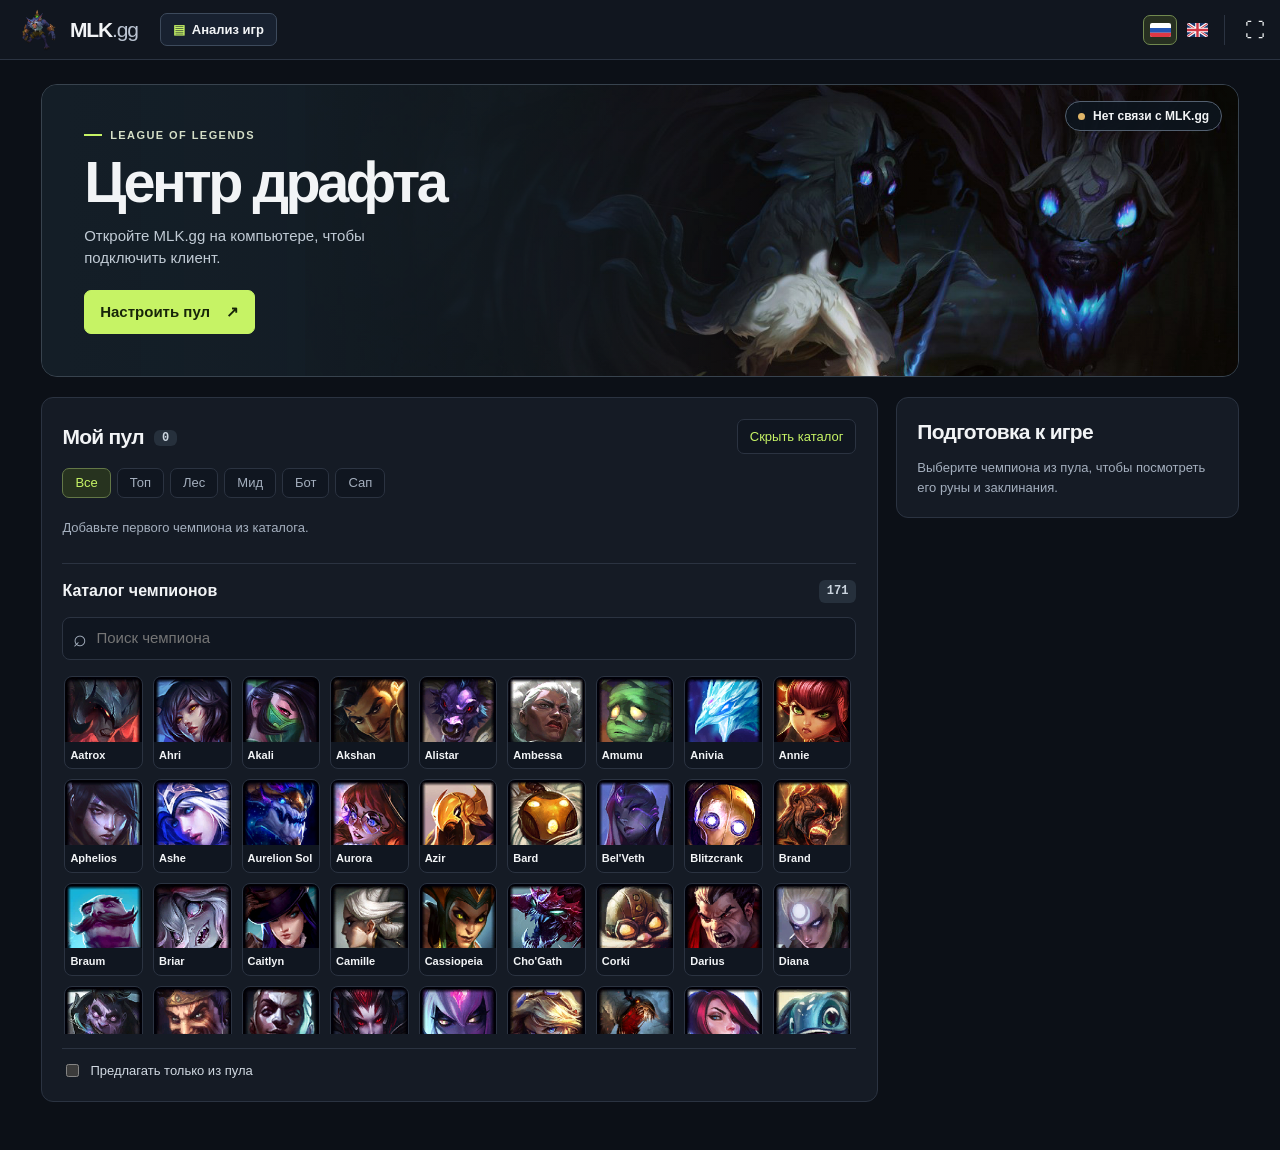
==== commit 407a1583: "Add a game analysis window for the last 20 games The bridge reads full drafts for the signed-in play" ====
--- a/index.html
+++ b/index.html
@@ -12,6 +12,7 @@
 <body>
 <header class="windowbar" id="windowbar">
   <a class="brand" href="#overview" aria-label="MLK.gg — к обзору"><span class="brand-mark"><img src="assets/img/logo.png" alt=""></span><strong>MLK<span>.gg</span></strong></a>
+  <button class="nav-analysis" id="openAnalysis" type="button" title="Разбор последних 20 игр по модели"><span aria-hidden="true">▤</span> Анализ игр</button>
   <span class="pywebview-drag-region"></span>
   <div class="languages" role="group" aria-label="Язык интерфейса">
     <button data-lang="ru" lang="ru" title="Русский" aria-label="Русский"><svg viewBox="0 0 30 20" aria-hidden="true"><path fill="#fff" d="M0 0h30v20H0z"/><path fill="#2456b5" d="M0 7h30v7H0z"/><path fill="#df3845" d="M0 14h30v6H0z"/></svg></button>
--- a/assets/css/draft.css
+++ b/assets/css/draft.css
@@ -28,6 +28,10 @@
 .brand span { font-weight: 500; color: #bbc4d2 }
 nav a:hover, nav a[aria-current] { color: var(--ink); border-color: var(--lime) }
 .pywebview-drag-region { flex: 1; align-self: stretch }
+.nav-analysis { display: inline-flex; align-items: center; gap: 7px; margin-left: 10px; padding: 6px 12px; border-color: #3d4a5c; background: #182130; font-size: 13px; font-weight: 650 }
+.nav-analysis:hover { border-color: var(--lime); color: var(--lime) }
+.nav-analysis span { color: var(--lime) }
+@media(max-width:560px){.nav-analysis{margin-left:4px;padding:5px 8px;font-size:12px}}
 .window-actions { gap: 2px }
 .window-actions button { padding: 0; width: 35px; height: 31px; border: 0; background: transparent; font: 20px/1 system-ui }
 .window-actions button:hover { background: #303949 }
@@ -200,6 +204,8 @@
 .profile-history-head button { background: transparent; border: 0; color: var(--lime); font-size: 13px; padding: 3px 0 }
 #recentGames { list-style: none; padding: 0; margin: 0; display: grid; grid-template-columns: repeat(5,minmax(0,1fr)); gap: 9px }
 .profile-match { min-width: 0; gap: 9px; border: 1px solid #445354; border-radius: 8px; padding: 8px; background: #101923ef }
+button.profile-match { width: 100%; height: 100%; text-align: left; color: inherit; font: inherit }
+button.profile-match:hover { border-color: var(--lime); background: #15222d }
 .profile-match .portrait { width: 38px; height: 38px; flex: none; border-radius: 5px }
 .profile-match > div { min-width: 0 }
 .profile-match b { font-size: 13px }
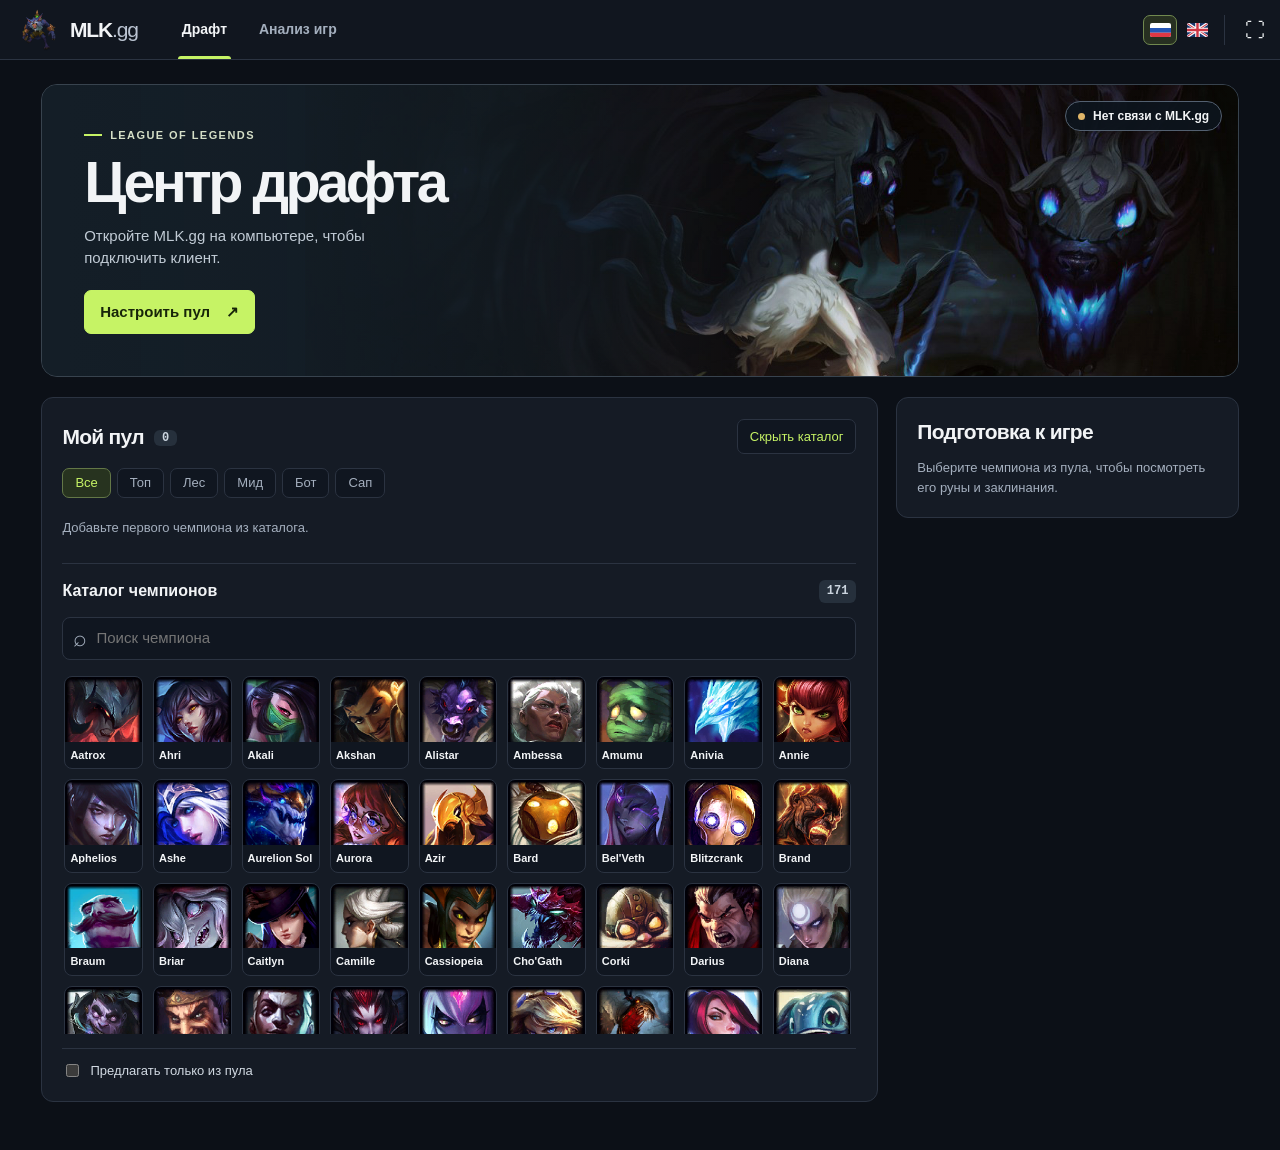
==== commit 893b5a0f: "Switch between draft and game analysis with tabs in the top bar Replaces the single toggle button wi" ====
--- a/index.html
+++ b/index.html
@@ -8,11 +8,15 @@
 <link rel="stylesheet" href="assets/css/draft.css">
 <link rel="stylesheet" href="assets/css/portraits.css">
 <link rel="stylesheet" href="assets/css/loadout-icons.css">
+<link rel="stylesheet" href="assets/css/analysis.css">
 </head>
 <body>
 <header class="windowbar" id="windowbar">
   <a class="brand" href="#overview" aria-label="MLK.gg — к обзору"><span class="brand-mark"><img src="assets/img/logo.png" alt=""></span><strong>MLK<span>.gg</span></strong></a>
-  <button class="nav-analysis" id="openAnalysis" type="button" title="Разбор последних 20 игр по модели"><span aria-hidden="true">▤</span> Анализ игр</button>
+  <nav class="app-tabs" role="tablist" aria-label="Разделы">
+    <button role="tab" id="tabDraft" type="button" aria-selected="true" aria-controls="overview">Драфт</button>
+    <button role="tab" id="openAnalysis" type="button" aria-selected="false" aria-controls="gamesView" title="Разбор последних 20 игр по модели">Анализ игр</button>
+  </nav>
   <span class="pywebview-drag-region"></span>
   <div class="languages" role="group" aria-label="Язык интерфейса">
     <button data-lang="ru" lang="ru" title="Русский" aria-label="Русский"><svg viewBox="0 0 30 20" aria-hidden="true"><path fill="#fff" d="M0 0h30v20H0z"/><path fill="#2456b5" d="M0 7h30v7H0z"/><path fill="#df3845" d="M0 14h30v6H0z"/></svg></button>
@@ -21,7 +25,7 @@
   <div class="window-actions"><button id="minimize" title="Свернуть" aria-label="Свернуть окно" hidden>−</button><button id="fullscreen" title="На весь экран" aria-label="На весь экран" aria-pressed="false" hidden><span aria-hidden="true">⛶</span></button><button id="close" title="Закрыть" aria-label="Закрыть окно" hidden>×</button></div>
 </header>
 <div class="updbar" id="updbar" hidden><span class="ui">⬆</span><span class="ut">Доступна новая версия <b id="updv"></b> <small id="updc"></small></span><button class="btn primary" id="updgo" type="button" hidden>Обновить</button><a class="btn primary" id="updlink" target="_blank" rel="noopener">Скачать</a><button class="btn" id="upddis" type="button">Позже</button></div>
-<main id="overview">
+<main id="overview" role="tabpanel" aria-labelledby="tabDraft">
   <section class="banner" aria-labelledby="phaseTitle">
     <div class="banner-copy">
       <div class="game"><i></i> League of Legends</div>
@@ -74,9 +78,36 @@
     </aside>
   </div>
 </main>
+<main id="gamesView" role="tabpanel" aria-labelledby="openAnalysis" hidden>
+  <section class="ga-head">
+    <div class="ga-actions"><button class="primary" id="backToDraft" type="button"><span aria-hidden="true">←</span> Перейти к драфту</button><button id="reload" type="button" title="Заново загрузить игры из клиента"><span aria-hidden="true">↻</span> Загрузить заново</button></div>
+    <div class="game"><i></i> <span id="gaKicker">Последние 20 игр</span></div>
+    <h1 id="gaTitle">Анализ игр</h1>
+    <p id="gaSub">Каждый драфт разобран моделью MLK.gg: насколько удачен был ваш пик против линии, против состава соперника и вместе с командой.</p>
+  </section>
+  <div id="gaStatus" class="loadout" role="status">Загружаю последние игры из клиента…</div>
+  <section id="gaSummary" class="ga-summary" hidden aria-label="Итоги"></section>
+  <section id="gaInsights" class="panel ga-insights" hidden aria-labelledby="gaInsightsTitle"></section>
+  <section id="gaChartBox" class="panel ga-chartbox" hidden aria-labelledby="gaChartTitle">
+    <div class="heading"><h2 id="gaChartTitle">Оценка вашего пика по играм</h2><span class="ga-legend"><i class="w"></i>победа <i class="l"></i>поражение</span></div>
+    <div id="gaChart" class="ga-chart"></div>
+  </section>
+  <div class="ga-layout" id="gaLayout" hidden>
+    <nav class="panel ga-list" aria-labelledby="gaListTitle"><h2 id="gaListTitle">Игры</h2><ol id="gaList"></ol></nav>
+    <section class="panel ga-detail" id="gaDetail" aria-live="polite"></section>
+  </div>
+  <details class="ga-notes">
+    <summary>Как читать анализ</summary>
+    <p><b>Оценка пика</b> — та же модель, что подсказывает в драфте: линия, игра против состава соперника и синергия с командой. Плюс — модель считает пик удачным, минус — неудачным.</p>
+    <p><b>Место в рейтинге</b> — каким по счёту ваш чемпион оказался среди всех вариантов для вашей роли в этом драфте (без забаненных и уже взятых чемпионов).</p>
+    <p><b>Драфт команд</b> — сумма оценок пяти пиков каждой команды. Положительная разница значит, что по модели составы были в вашу пользу.</p>
+    <p>Модель видит итоговые составы, а в самом драфте часть пиков соперника была ещё неизвестна. Роли соперников клиент не сообщает, поэтому они определяются по подсказкам клиента, Смайту и обычным ролям чемпионов. 20 игр — маленькая выборка: цифры показывают тенденции, а не доказательства.</p>
+  </details>
+</main>
 <script src="assets/js/game-data.js"></script>
 <script src="assets/js/language.js"></script>
 <script src="assets/js/profile.js"></script>
 <script src="assets/js/draft.js"></script>
+<script src="assets/js/analysis.js"></script>
 </body>
 </html>
--- a/assets/css/draft.css
+++ b/assets/css/draft.css
@@ -28,10 +28,12 @@
 .brand span { font-weight: 500; color: #bbc4d2 }
 nav a:hover, nav a[aria-current] { color: var(--ink); border-color: var(--lime) }
 .pywebview-drag-region { flex: 1; align-self: stretch }
-.nav-analysis { display: inline-flex; align-items: center; gap: 7px; margin-left: 10px; padding: 6px 12px; border-color: #3d4a5c; background: #182130; font-size: 13px; font-weight: 650 }
-.nav-analysis:hover { border-color: var(--lime); color: var(--lime) }
-.nav-analysis span { color: var(--lime) }
-@media(max-width:560px){.nav-analysis{margin-left:4px;padding:5px 8px;font-size:12px}}
+.app-tabs { display: flex; align-self: stretch; gap: 4px; margin-left: 18px }
+.app-tabs button { position: relative; padding: 0 14px; border: 0; border-radius: 0; background: transparent; color: var(--mute); font-size: 14px; font-weight: 650; white-space: nowrap }
+.app-tabs button:hover { color: var(--ink); background: #182130 }
+.app-tabs button[aria-selected=true] { color: var(--ink) }
+.app-tabs button[aria-selected=true]::after { content: ""; position: absolute; left: 10px; right: 10px; bottom: 0; height: 3px; border-radius: 3px 3px 0 0; background: var(--lime) }
+@media(max-width:560px){.app-tabs{margin-left:4px;gap:0}.app-tabs button{padding:0 8px;font-size:13px}}
 .window-actions { gap: 2px }
 .window-actions button { padding: 0; width: 35px; height: 31px; border: 0; background: transparent; font: 20px/1 system-ui }
 .window-actions button:hover { background: #303949 }
--- a/assets/css/analysis.css
+++ b/assets/css/analysis.css
@@ -0,0 +1,102 @@
+/* Экран «Анализ игр» в главном окне. Базовые цвета, кнопки и панели — из draft.css. */
+#gamesView .sub { color: var(--mute) }
+.ga-actions { display: flex; flex-wrap: wrap; gap: 10px; margin-bottom: 18px }
+#reload:disabled { opacity: .55; cursor: progress }
+
+.ga-head { padding: 6px 0 4px }
+.ga-head h1 { font-size: clamp(30px,3.6vw,48px); overflow-wrap: anywhere }
+.ga-head p { max-width: 70ch; color: #c1cbd5 }
+#gaStatus { margin: 16px 0 0 }
+
+.ga-summary { display: grid; grid-template-columns: repeat(auto-fit,minmax(200px,1fr)); gap: 12px; margin-top: 20px }
+.ga-card { display: flex; flex-direction: column; gap: 4px; min-width: 0; padding: 14px 16px; border: 1px solid #38434e; border-radius: 12px; background: #16202a }
+.ga-card > small { color: var(--mute); font-size: 12.5px }
+.ga-card > strong { font-size: 30px; line-height: 1.1; letter-spacing: -.04em }
+.ga-rate { display: grid; grid-template-columns: minmax(0,1fr) auto; column-gap: 10px; align-items: baseline }
+.ga-rate + .ga-rate { margin-top: 8px; padding-top: 8px; border-top: 1px solid var(--line) }
+.ga-rate span { color: var(--mute); font-size: 12.5px }
+.ga-rate strong { font-size: 21px; letter-spacing: -.03em; font-variant-numeric: tabular-nums }
+.ga-rate small { grid-column: 1 / -1; color: #7f8b9a; font-size: 11.5px }
+
+.ga-insights, .ga-chartbox, .ga-layout { margin-top: 18px }
+.ga-notes-list { list-style: none; margin: 10px 0 0; padding: 0; display: grid; grid-template-columns: repeat(auto-fit,minmax(280px,1fr)); gap: 8px 22px }
+.ga-notes-list li { display: grid; gap: 2px; padding-left: 12px; border-left: 3px solid var(--blue) }
+.ga-notes-list li.neg { border-color: var(--bad) }
+.ga-notes-list b { font-size: 14px }
+.ga-notes-list span { color: #c1cbd5; font-size: 13px }
+
+.ga-chartbox .heading { justify-content: space-between; gap: 12px; flex-wrap: wrap }
+.ga-legend { display: flex; align-items: center; gap: 6px; color: var(--mute); font-size: 12px }
+.ga-legend i { width: 10px; height: 10px; border-radius: 2px; margin-left: 8px }
+.ga-legend .w, .ga-bar.w .ga-track i { background: var(--good) }
+.ga-legend .l, .ga-bar.l .ga-track i { background: var(--bad) }
+.ga-chart { display: grid; grid-auto-flow: column; grid-auto-columns: minmax(0,1fr); gap: 6px; height: 170px; margin-top: 12px }
+.ga-bar { display: flex; flex-direction: column; align-items: center; gap: 4px; min-width: 0; padding: 4px 0; border: 1px solid transparent; border-radius: 6px; background: transparent }
+.ga-track { position: relative; flex: 1; width: 100%; background: linear-gradient(#3a4555,#3a4555) 0 50% / 100% 1px no-repeat }
+.ga-track i { position: absolute; left: 22%; width: 56%; border-radius: 3px; opacity: .85 }
+.ga-bar:hover, .ga-bar.on { border-color: #758395; background-color: #1b2431 }
+.ga-bar.on { border-color: var(--lime) }
+.ga-bar .port.xs { width: 22px; max-width: 90% }
+.ga-bar .portrait { aspect-ratio: 1; height: auto; border-radius: 4px }
+
+.ga-layout { display: grid; grid-template-columns: minmax(280px,.8fr) minmax(0,1.6fr); gap: 18px; align-items: start }
+.ga-list { padding: 14px; position: sticky; top: 76px; max-height: calc(100vh - 96px); overflow: auto }
+.ga-list h2 { padding: 2px 6px 10px }
+.ga-list ol { list-style: none; padding: 0; margin: 0; display: grid; gap: 6px }
+.ga-row { display: flex; align-items: center; gap: 10px; width: 100%; padding: 7px 9px; text-align: left; border-color: #303a48; background: var(--well) }
+.ga-row.on { border-color: var(--lime); background: #18232e }
+.ga-row.skipped { opacity: .6 }
+.ga-row .port.s { width: 36px }
+.ga-row .portrait { aspect-ratio: 1; height: auto; border-radius: 5px }
+.ga-row-main { display: grid; min-width: 0; flex: 1 }
+.ga-row-main b { font-size: 13.5px }
+.ga-row[data-result=win] .ga-row-main b { color: #b6e990 }
+.ga-row[data-result=loss] .ga-row-main b { color: #ffb3ac }
+.ga-row small { color: var(--mute); font-size: 12px; white-space: nowrap; overflow: hidden; text-overflow: ellipsis }
+.ga-row-side { display: grid; justify-items: end; gap: 1px; font-variant-numeric: tabular-nums }
+.ga-row-side > :first-child { display: flex; gap: 6px; align-items: center }
+.ga-row-side strong { font-size: 14px }
+.ga-row-side .tier + strong { min-width: 34px; text-align: right }
+.ga-row-side:has(.tier) { grid-template-columns: auto auto; column-gap: 6px; align-items: center }
+.ga-row-side:has(.tier) small { grid-column: 1 / -1 }
+.ga-skip { color: var(--mute); font-size: 11.5px; max-width: 110px; text-align: right; line-height: 1.2 }
+
+.ga-detail { min-width: 0 }
+.ga-detail-head { display: flex; align-items: center; gap: 12px; flex-wrap: wrap }
+.ga-detail-head > .port { width: 54px }
+.ga-detail-head .portrait { aspect-ratio: 1; height: auto; border-radius: 8px }
+.ga-detail-head .total { margin-left: auto; text-align: right }
+.ga-verdict { display: flex; align-items: center; flex-wrap: wrap; gap: 8px; margin-top: 14px; padding: 9px 12px; border-radius: 9px; background: var(--well); font-size: 14px }
+.ga-dot { color: #5d6878 }
+.ga-skipnote { margin-top: 14px }
+.ga-sub { margin: 20px 0 8px; font-size: 15px }
+.ga-alts { display: grid; grid-template-columns: repeat(auto-fit,minmax(200px,1fr)); gap: 8px }
+.ga-alt { display: flex; align-items: center; gap: 9px; padding: 8px 10px; border: 1px solid var(--line); border-radius: 9px; background: var(--well); min-width: 0 }
+.ga-alt > div { display: grid; min-width: 0; flex: 1 }
+.ga-alt small { color: var(--mute); font-size: 12px; line-height: 1.3 }
+.ga-alt em, .ga-pick em { font-style: normal; font-size: 11px; color: var(--lime); font-weight: 650; margin-left: 4px }
+.ga-alt .portrait, .ga-pick .portrait, .ga-bans .portrait { aspect-ratio: 1; height: auto; border-radius: 4px }
+.ga-draft { display: grid; gap: 5px }
+.ga-draft-head, .ga-draft-row { display: grid; grid-template-columns: 70px minmax(0,1fr) minmax(0,1fr); gap: 8px; align-items: center }
+.ga-draft-head { color: var(--mute); font-size: 12.5px; font-weight: 650 }
+.ga-role { color: var(--mute); font-size: 12.5px }
+.ga-pick { display: flex; align-items: center; gap: 8px; min-width: 0; padding: 5px 9px; border: 1px solid var(--line); border-radius: 8px; background: var(--well); font-size: 13.5px }
+.ga-pick span:not(.port):not(.portrait) { flex: 1; min-width: 0; overflow: hidden; text-overflow: ellipsis; white-space: nowrap }
+.ga-pick b { font-variant-numeric: tabular-nums; font-size: 13px }
+.ga-pick.me { border-color: var(--lime); background: #1a2619 }
+.ga-pick .port.s { width: 26px }
+.ga-bans { display: flex; align-items: center; flex-wrap: wrap; gap: 6px; margin-top: 12px; color: var(--mute); font-size: 12.5px }
+.ga-bans > span { display: flex; gap: 4px; align-items: center }
+.ga-bans .port.xs { width: 22px; filter: saturate(.45) }
+.ga-notes { margin-top: 22px; color: #c1cbd5; font-size: 13.5px }
+.ga-notes summary { color: var(--ink); font-weight: 650 }
+.ga-notes p { margin-top: 8px; max-width: 95ch }
+
+@media (max-width: 900px) {
+  .ga-layout { grid-template-columns: 1fr }
+  .ga-list { position: static; max-height: 360px }
+}
+@media (max-width: 560px) {
+  .ga-chart { gap: 3px; height: 130px }
+  .ga-draft-head, .ga-draft-row { grid-template-columns: 48px minmax(0,1fr) minmax(0,1fr) }
+}
